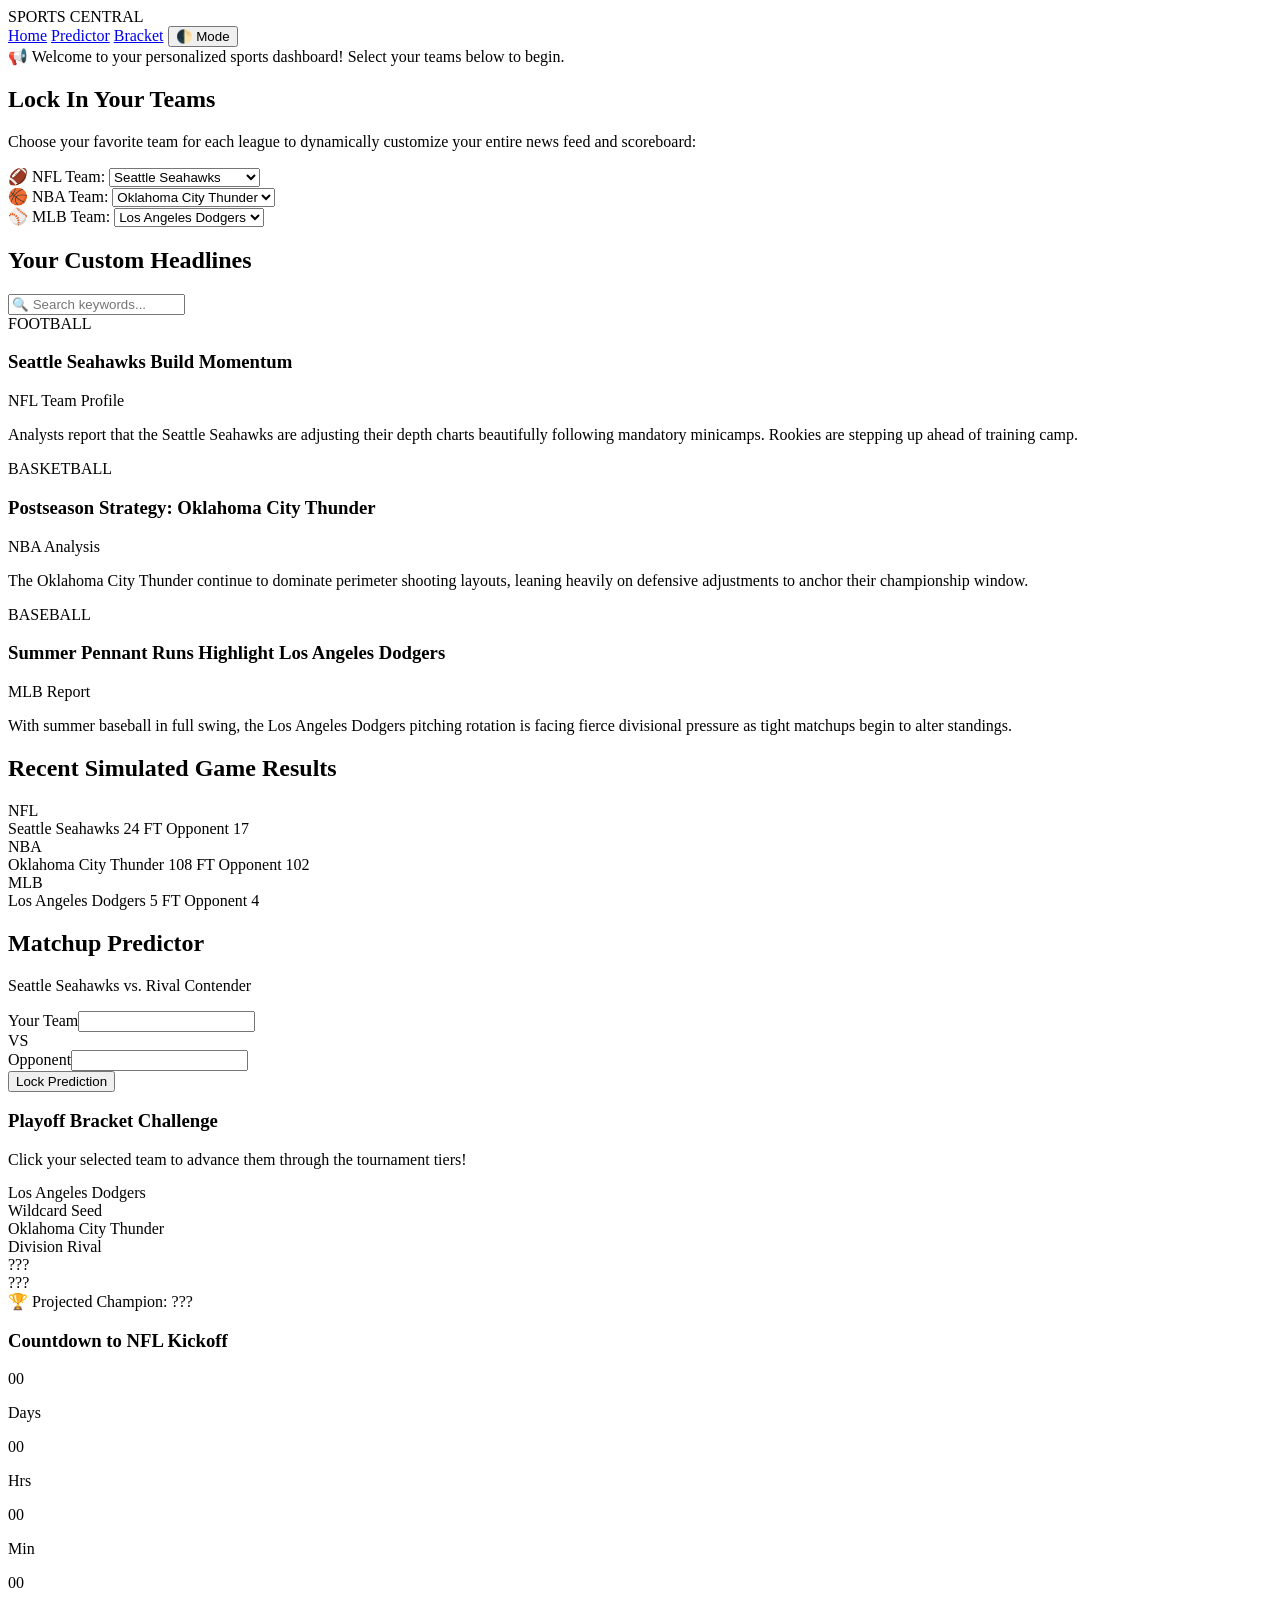
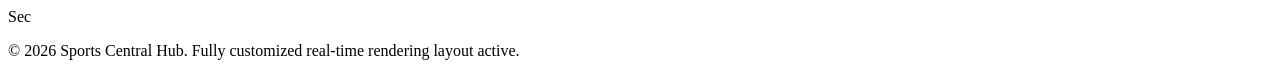
==== index.html @ 553c803f "Create index.html" ====
<!DOCTYPE html>
<html lang="en" data-theme="dark">
<head>
    <meta charset="UTF-8">
    <meta name="viewport" content="width=device-width, initial-scale=1.0">
    <title>Dynamic Sports Central | Custom Team Hub</title>
    <link rel="stylesheet" href="style.css">
</head>
<body>

    <header>
        <div class="logo">SPORTS CENTRAL</div>
        <nav>
            <a href="#" class="active">Home</a>
            <a href="#predictor-game">Predictor</a>
            <a href="#bracket-section">Bracket</a>
            <button id="theme-toggle" class="icon-btn" onclick="toggleTheme()">🌓 Mode</button>
        </nav>
    </header>

    <div class="ticker-wrap">
        <div class="ticker" id="live-api-ticker">
            <div class="ticker__item">📢 Welcome to your personalized sports dashboard! Select your teams below to begin.</div>
        </div>
    </div>

    <div class="container">
        
        <main class="main-content">
            
            <section class="section-block preference-card">
                <h2 class="section-title">Lock In Your Teams</h2>
                <p class="section-desc">Choose your favorite team for each league to dynamically customize your entire news feed and scoreboard:</p>
                
                <div class="selector-group">
                    <div class="selector-box">
                        <label for="football-select">🏈 NFL Team:</label>
                        <select id="football-select" onchange="updateCustomTeams()">
                            <option value="Dallas Cowboys">Dallas Cowboys</option>
                            <option value="Kansas City Chiefs">Kansas City Chiefs</option>
                            <option value="Seattle Seahawks" selected>Seattle Seahawks</option>
                            <option value="New England Patriots">New England Patriots</option>
                            <option value="San Francisco 49ers">San Francisco 49ers</option>
                        </select>
                    </div>

                    <div class="selector-box">
                        <label for="basketball-select">🏀 NBA Team:</label>
                        <select id="basketball-select" onchange="updateCustomTeams()">
                            <option value="Oklahoma City Thunder" selected>Oklahoma City Thunder</option>
                            <option value="Boston Celtics">Boston Celtics</option>
                            <option value="Los Angeles Lakers">Los Angeles Lakers</option>
                            <option value="Indiana Pacers">Indiana Pacers</option>
                            <option value="Golden State Warriors">Golden State Warriors</option>
                        </select>
                    </div>

                    <div class="selector-box">
                        <label for="baseball-select">⚾ MLB Team:</label>
                        <select id="baseball-select" onchange="updateCustomTeams()">
                            <option value="Los Angeles Dodgers" selected>Los Angeles Dodgers</option>
                            <option value="New York Yankees">New York Yankees</option>
                            <option value="Boston Red Sox">Boston Red Sox</option>
                            <option value="Toronto Blue Jays">Toronto Blue Jays</option>
                            <option value="Philadelphia Phillies">Philadelphia Phillies</option>
                        </select>
                    </div>
                </div>
            </section>

            <section class="section-block">
                <div class="search-header-container">
                    <h2 class="section-title">Your Custom Headlines</h2>
                    <input type="text" id="news-search" placeholder="🔍 Search keywords..." onkeyup="filterNewsSearch()">
                </div>
                
                <div class="headlines-grid" id="news-grid-container">
                    <div class="sport-card news-item">
                        <div class="sport-badge fb-badge">FOOTBALL</div>
                        <h3><span class="dynamic-fb-team">Seattle Seahawks</span> Build Momentum</h3>
                        <p class="meta">NFL Team Profile</p>
                        <p>Analysts report that the <span class="dynamic-fb-team">Seattle Seahawks</span> are adjusting their depth charts beautifully following mandatory minicamps. Rookies are stepping up ahead of training camp.</p>
                    </div>

                    <div class="sport-card news-item">
                        <div class="sport-badge bb-badge">BASKETBALL</div>
                        <h3>Postseason Strategy: <span class="dynamic-bb-team">Oklahoma City Thunder</span></h3>
                        <p class="meta">NBA Analysis</p>
                        <p>The <span class="dynamic-bb-team">Oklahoma City Thunder</span> continue to dominate perimeter shooting layouts, leaning heavily on defensive adjustments to anchor their championship window.</p>
                    </div>

                    <div class="sport-card news-item">
                        <div class="sport-badge bs-badge">BASEBALL</div>
                        <h3>Summer Pennant Runs Highlight <span class="dynamic-bs-team">Los Angeles Dodgers</span></h3>
                        <p class="meta">MLB Report</p>
                        <p>With summer baseball in full swing, the <span class="dynamic-bs-team">Los Angeles Dodgers</span> pitching rotation is facing fierce divisional pressure as tight matchups begin to alter standings.</p>
                    </div>
                </div>
            </section>

            <section class="section-block">
                <h2 class="section-title">Recent Simulated Game Results</h2>
                <div class="scores-list">
                    <div class="score-row">
                        <span class="game-tag tag-fb">NFL</span>
                        <div class="matchup-info"><span class="dynamic-fb-team">Seattle Seahawks</span> 24 <span class="vs">FT</span> Opponent 17</div>
                    </div>
                    <div class="score-row">
                        <span class="game-tag tag-bb">NBA</span>
                        <div class="matchup-info"><span class="dynamic-bb-team">Oklahoma City Thunder</span> 108 <span class="vs">FT</span> Opponent 102</div>
                    </div>
                    <div class="score-row">
                        <span class="game-tag tag-bs">MLB</span>
                        <div class="matchup-info"><span class="dynamic-bs-team">Los Angeles Dodgers</span> 5 <span class="vs">FT</span> Opponent 4</div>
                    </div>
                </div>
            </section>

            <section id="predictor-game" class="section-block">
                <h2 class="section-title">Matchup Predictor</h2>
                <div class="game-card-box">
                    <p class="matchup-headline"><span class="dynamic-fb-team">Seattle Seahawks</span> vs. Rival Contender</p>
                    <form id="predictorForm" onsubmit="checkPrediction(event)">
                        <div class="input-row">
                            <div class="team-input"><label id="predict-label-team">Your Team</label><input type="number" id="team1Score" required min="0"></div>
                            <div class="vs-text">VS</div>
                            <div class="team-input"><label>Opponent</label><input type="number" id="team2Score" required min="0"></div>
                        </div>
                        <button type="submit" class="action-submit-btn">Lock Prediction</button>
                    </form>
                    <div id="predictionResult" class="prediction-output" style="display: none;"></div>
                </div>
            </section>

        </main>

        <aside class="sidebar">
            
            <div class="widget" id="bracket-section">
                <h3>Playoff Bracket Challenge</h3>
                <p class="section-desc" style="margin-bottom:15px;">Click your selected team to advance them through the tournament tiers!</p>
                <div class="bracket-wrapper">
                    <div class="bracket-round">
                        <div class="bracket-matchup">
                            <div class="bracket-team dynamic-bs-team" id="semi1-t1" onclick="advanceTeam('semi1-t1', 'finals-t1')">Los Angeles Dodgers</div>
                            <div class="bracket-team" id="semi1-t2" onclick="advanceTeam('semi1-t2', 'finals-t1')">Wildcard Seed</div>
                        </div>
                        <div class="bracket-matchup">
                            <div class="bracket-team dynamic-bb-team" id="semi2-t1" onclick="advanceTeam('semi2-t1', 'finals-t2')">Oklahoma City Thunder</div>
                            <div class="bracket-team" id="semi2-t2" onclick="advanceTeam('semi2-t2', 'finals-t2')">Division Rival</div>
                        </div>
                    </div>
                    <div class="bracket-round finals-round">
                        <div class="bracket-matchup championship-box">
                            <div class="bracket-team placeholder-team" id="finals-t1" onclick="advanceTeam('finals-t1', 'champion-display')">???</div>
                            <div class="bracket-team placeholder-team" id="finals-t2" onclick="advanceTeam('finals-t2', 'champion-display')">???</div>
                        </div>
                    </div>
                </div>
                <div class="bracket-winner-banner">
                    🏆 Projected Champion: <span id="champion-display">???</span>
                </div>
            </div>

            <div class="widget">
                <h3>Countdown to NFL Kickoff</h3>
                <div id="countdown-clock" class="timer-display">
                    <div class="time-block"><span id="days">00</span><p>Days</p></div>
                    <div class="time-block"><span id="hours">00</span><p>Hrs</p></div>
                    <div class="time-block"><span id="minutes">00</span><p>Min</p></div>
                    <div class="time-block"><span id="seconds">00</span><p>Sec</p></div>
                </div>
            </div>
        </aside>

    </div>

    <footer>
        <p>&copy; 2026 Sports Central Hub. Fully customized real-time rendering layout active.</p>
    </footer>

    <script src="script.js"></script>
</body>
</html>
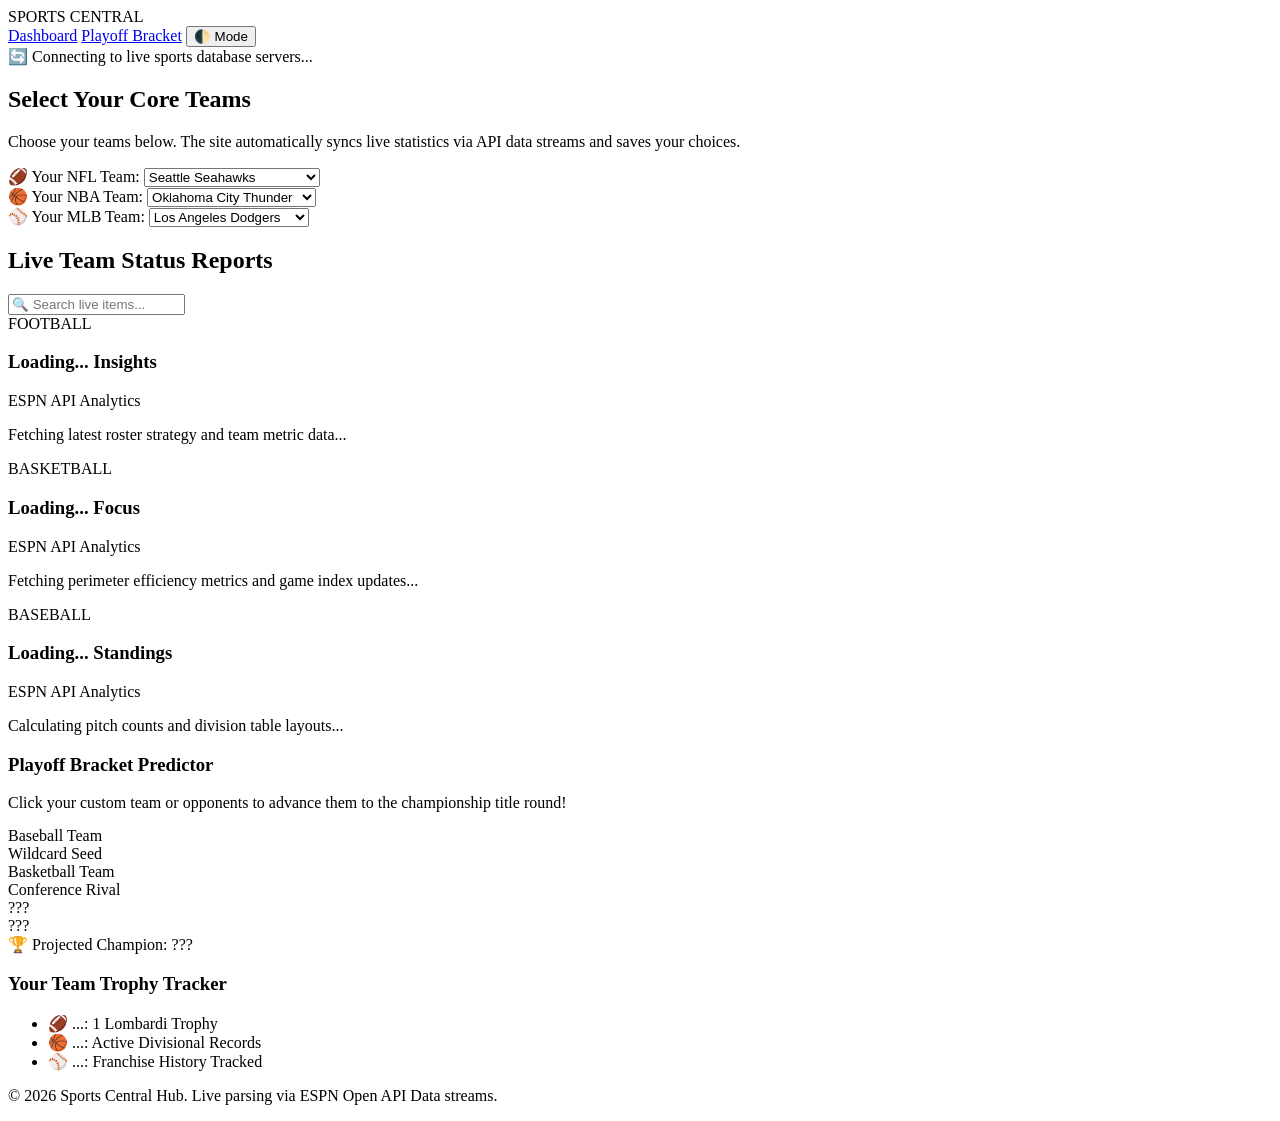
==== commit 1b37cb72: "Create index.html" ====
--- a/index.html
+++ b/index.html
@@ -3,7 +3,7 @@
 <head>
     <meta charset="UTF-8">
     <meta name="viewport" content="width=device-width, initial-scale=1.0">
-    <title>Dynamic Sports Central | Custom Team Hub</title>
+    <title>Pro Sports Central | Live API Hub</title>
     <link rel="stylesheet" href="style.css">
 </head>
 <body>
@@ -11,16 +11,15 @@
     <header>
         <div class="logo">SPORTS CENTRAL</div>
         <nav>
-            <a href="#" class="active">Home</a>
-            <a href="#predictor-game">Predictor</a>
-            <a href="#bracket-section">Bracket</a>
+            <a href="#" class="active">Dashboard</a>
+            <a href="#bracket-section">Playoff Bracket</a>
             <button id="theme-toggle" class="icon-btn" onclick="toggleTheme()">🌓 Mode</button>
         </nav>
     </header>
 
     <div class="ticker-wrap">
         <div class="ticker" id="live-api-ticker">
-            <div class="ticker__item">📢 Welcome to your personalized sports dashboard! Select your teams below to begin.</div>
+            <div class="ticker__item">🔄 Connecting to live sports database servers...</div>
         </div>
     </div>
 
@@ -29,40 +28,71 @@
         <main class="main-content">
             
             <section class="section-block preference-card">
-                <h2 class="section-title">Lock In Your Teams</h2>
-                <p class="section-desc">Choose your favorite team for each league to dynamically customize your entire news feed and scoreboard:</p>
+                <h2 class="section-title">Select Your Core Teams</h2>
+                <p class="section-desc">Choose your teams below. The site automatically syncs live statistics via API data streams and saves your choices.</p>
                 
                 <div class="selector-group">
                     <div class="selector-box">
-                        <label for="football-select">🏈 NFL Team:</label>
+                        <label for="football-select">🏈 Your NFL Team:</label>
                         <select id="football-select" onchange="updateCustomTeams()">
-                            <option value="Dallas Cowboys">Dallas Cowboys</option>
-                            <option value="Kansas City Chiefs">Kansas City Chiefs</option>
-                            <option value="Seattle Seahawks" selected>Seattle Seahawks</option>
-                            <option value="New England Patriots">New England Patriots</option>
-                            <option value="San Francisco 49ers">San Francisco 49ers</option>
+                            <option value="buf">Buffalo Bills</option><option value="mia">Miami Dolphins</option>
+                            <option value="ne">New England Patriots</option><option value="nyj">New York Jets</option>
+                            <option value="bal">Baltimore Ravens</option><option value="cin">Cincinnati Bengals</option>
+                            <option value="cle">Cleveland Browns</option><option value="pit">Pittsburgh Steelers</option>
+                            <option value="hou">Houston Texans</option><option value="ind">Indianapolis Colts</option>
+                            <option value="jax">Jacksonville Jaguars</option><option value="ten">Tennessee Titans</option>
+                            <option value="den">Denver Broncos</option><option value="kc">Kansas City Chiefs</option>
+                            <option value="lv">Las Vegas Raiders</option><option value="lac">Los Angeles Chargers</option>
+                            <option value="dal">Dallas Cowboys</option><option value="nyg">New York Giants</option>
+                            <option value="phi">Philadelphia Eagles</option><option value="wsh">Washington Commanders</option>
+                            <option value="chi">Chicago Bears</option><option value="det">Detroit Lions</option>
+                            <option value="gb">Green Bay Packers</option><option value="min">Minnesota Vikings</option>
+                            <option value="atl">Atlanta Falcons</option><option value="car">Carolina Panthers</option>
+                            <option value="no">New Orleans Saints</option><option value="tb">Tampa Bay Buccaneers</option>
+                            <option value="ari">Arizona Cardinals</option><option value="lar">Los Angeles Rams</option>
+                            <option value="sf">San Francisco 49ers</option><option value="sea" selected>Seattle Seahawks</option>
                         </select>
                     </div>
 
                     <div class="selector-box">
-                        <label for="basketball-select">🏀 NBA Team:</label>
+                        <label for="basketball-select">🏀 Your NBA Team:</label>
                         <select id="basketball-select" onchange="updateCustomTeams()">
-                            <option value="Oklahoma City Thunder" selected>Oklahoma City Thunder</option>
-                            <option value="Boston Celtics">Boston Celtics</option>
-                            <option value="Los Angeles Lakers">Los Angeles Lakers</option>
-                            <option value="Indiana Pacers">Indiana Pacers</option>
-                            <option value="Golden State Warriors">Golden State Warriors</option>
+                            <option value="bos">Boston Celtics</option><option value="bkn">Brooklyn Nets</option>
+                            <option value="ny">New York Knicks</option><option value="phi">Philadelphia 76ers</option>
+                            <option value="tor">Toronto Raptors</option><option value="chi">Chicago Bulls</option>
+                            <option value="cle">Cleveland Cavaliers</option><option value="det">Detroit Pistons</option>
+                            <option value="ind">Indiana Pacers</option><option value="mil">Milwaukee Bucks</option>
+                            <option value="atl">Atlanta Hawks</option><option value="cha">Charlotte Hornets</option>
+                            <option value="mia">Miami Heat</option><option value="orl">Orlando Magic</option>
+                            <option value="was">Washington Wizards</option><option value="den">Denver Nuggets</option>
+                            <option value="min">Minnesota Timberwolves</option><option value="okc" selected>Oklahoma City Thunder</option>
+                            <option value="por">Portland Trail Blazers</option><option value="utah">Utah Jazz</option>
+                            <option value="gs">Golden State Warriors</option><option value="lac">Los Angeles Clippers</option>
+                            <option value="lal">Los Angeles Lakers</option><option value="phx">Phoenix Suns</option>
+                            <option value="sac">Sacramento Kings</option><option value="dal">Dallas Mavericks</option>
+                            <option value="hou">Houston Rockets</option><option value="mem">Memphis Grizzlies</option>
+                            <option value="no">New Orleans Pelicans</option><option value="sa">San Antonio Spurs</option>
                         </select>
                     </div>
 
                     <div class="selector-box">
-                        <label for="baseball-select">⚾ MLB Team:</label>
+                        <label for="baseball-select">⚾ Your MLB Team:</label>
                         <select id="baseball-select" onchange="updateCustomTeams()">
-                            <option value="Los Angeles Dodgers" selected>Los Angeles Dodgers</option>
-                            <option value="New York Yankees">New York Yankees</option>
-                            <option value="Boston Red Sox">Boston Red Sox</option>
-                            <option value="Toronto Blue Jays">Toronto Blue Jays</option>
-                            <option value="Philadelphia Phillies">Philadelphia Phillies</option>
+                            <option value="bal">Baltimore Orioles</option><option value="bos">Boston Red Sox</option>
+                            <option value="nyy">New York Yankees</option><option value="tb">Tampa Bay Rays</option>
+                            <option value="tor">Toronto Blue Jays</option><option value="chw">Chicago White Sox</option>
+                            <option value="cle">Cleveland Guardians</option><option value="det">Detroit Tigers</option>
+                            <option value="kc">Kansas City Royals</option><option value="min">Minnesota Twins</option>
+                            <option value="hou">Houston Astros</option><option value="laa">Los Angeles Angels</option>
+                            <option value="oak">Oakland Athletics</option><option value="sea">Seattle Mariners</option>
+                            <option value="tex">Texas Rangers</option><option value="atl">Atlanta Braves</option>
+                            <option value="mia">Miami Marlins</option><option value="nym">New York Mets</option>
+                            <option value="phi">Philadelphia Phillies</option><option value="wsh">Washington Nationals</option>
+                            <option value="chc">Chicago Cubs</option><option value="cin">Cincinnati Reds</option>
+                            <option value="mil">Milwaukee Brewers</option><option value="pit">Pittsburgh Pirates</option>
+                            <option value="stl">St Louis Cardinals</option><option value="ari">Arizona Diamondbacks</option>
+                            <option value="col">Colorado Rockies</option><option value="lad" selected>Los Angeles Dodgers</option>
+                            <option value="sd">San Diego Padres</option><option value="sf">San Francisco Giants</option>
                         </select>
                     </div>
                 </div>
@@ -70,65 +100,31 @@
 
             <section class="section-block">
                 <div class="search-header-container">
-                    <h2 class="section-title">Your Custom Headlines</h2>
-                    <input type="text" id="news-search" placeholder="🔍 Search keywords..." onkeyup="filterNewsSearch()">
+                    <h2 class="section-title">Live Team Status Reports</h2>
+                    <input type="text" id="news-search" placeholder="🔍 Search live items..." onkeyup="filterNewsSearch()">
                 </div>
                 
                 <div class="headlines-grid" id="news-grid-container">
-                    <div class="sport-card news-item">
+                    <div class="sport-card news-item" data-sport="football">
                         <div class="sport-badge fb-badge">FOOTBALL</div>
-                        <h3><span class="dynamic-fb-team">Seattle Seahawks</span> Build Momentum</h3>
-                        <p class="meta">NFL Team Profile</p>
-                        <p>Analysts report that the <span class="dynamic-fb-team">Seattle Seahawks</span> are adjusting their depth charts beautifully following mandatory minicamps. Rookies are stepping up ahead of training camp.</p>
+                        <h3><span class="lbl-fb-name">Loading...</span> Insights</h3>
+                        <p class="meta">ESPN API Analytics</p>
+                        <p id="fb-api-desc">Fetching latest roster strategy and team metric data...</p>
                     </div>
 
-                    <div class="sport-card news-item">
+                    <div class="sport-card news-item" data-sport="basketball">
                         <div class="sport-badge bb-badge">BASKETBALL</div>
-                        <h3>Postseason Strategy: <span class="dynamic-bb-team">Oklahoma City Thunder</span></h3>
-                        <p class="meta">NBA Analysis</p>
-                        <p>The <span class="dynamic-bb-team">Oklahoma City Thunder</span> continue to dominate perimeter shooting layouts, leaning heavily on defensive adjustments to anchor their championship window.</p>
+                        <h3><span class="lbl-bb-name">Loading...</span> Focus</h3>
+                        <p class="meta">ESPN API Analytics</p>
+                        <p id="bb-api-desc">Fetching perimeter efficiency metrics and game index updates...</p>
                     </div>
 
-                    <div class="sport-card news-item">
+                    <div class="sport-card news-item" data-sport="baseball">
                         <div class="sport-badge bs-badge">BASEBALL</div>
-                        <h3>Summer Pennant Runs Highlight <span class="dynamic-bs-team">Los Angeles Dodgers</span></h3>
-                        <p class="meta">MLB Report</p>
-                        <p>With summer baseball in full swing, the <span class="dynamic-bs-team">Los Angeles Dodgers</span> pitching rotation is facing fierce divisional pressure as tight matchups begin to alter standings.</p>
+                        <h3><span class="lbl-bs-name">Loading...</span> Standings</h3>
+                        <p class="meta">ESPN API Analytics</p>
+                        <p id="bs-api-desc">Calculating pitch counts and division table layouts...</p>
                     </div>
-                </div>
-            </section>
-
-            <section class="section-block">
-                <h2 class="section-title">Recent Simulated Game Results</h2>
-                <div class="scores-list">
-                    <div class="score-row">
-                        <span class="game-tag tag-fb">NFL</span>
-                        <div class="matchup-info"><span class="dynamic-fb-team">Seattle Seahawks</span> 24 <span class="vs">FT</span> Opponent 17</div>
-                    </div>
-                    <div class="score-row">
-                        <span class="game-tag tag-bb">NBA</span>
-                        <div class="matchup-info"><span class="dynamic-bb-team">Oklahoma City Thunder</span> 108 <span class="vs">FT</span> Opponent 102</div>
-                    </div>
-                    <div class="score-row">
-                        <span class="game-tag tag-bs">MLB</span>
-                        <div class="matchup-info"><span class="dynamic-bs-team">Los Angeles Dodgers</span> 5 <span class="vs">FT</span> Opponent 4</div>
-                    </div>
-                </div>
-            </section>
-
-            <section id="predictor-game" class="section-block">
-                <h2 class="section-title">Matchup Predictor</h2>
-                <div class="game-card-box">
-                    <p class="matchup-headline"><span class="dynamic-fb-team">Seattle Seahawks</span> vs. Rival Contender</p>
-                    <form id="predictorForm" onsubmit="checkPrediction(event)">
-                        <div class="input-row">
-                            <div class="team-input"><label id="predict-label-team">Your Team</label><input type="number" id="team1Score" required min="0"></div>
-                            <div class="vs-text">VS</div>
-                            <div class="team-input"><label>Opponent</label><input type="number" id="team2Score" required min="0"></div>
-                        </div>
-                        <button type="submit" class="action-submit-btn">Lock Prediction</button>
-                    </form>
-                    <div id="predictionResult" class="prediction-output" style="display: none;"></div>
                 </div>
             </section>
 
@@ -137,17 +133,17 @@
         <aside class="sidebar">
             
             <div class="widget" id="bracket-section">
-                <h3>Playoff Bracket Challenge</h3>
-                <p class="section-desc" style="margin-bottom:15px;">Click your selected team to advance them through the tournament tiers!</p>
+                <h3>Playoff Bracket Predictor</h3>
+                <p class="section-desc" style="margin-bottom:15px;">Click your custom team or opponents to advance them to the championship title round!</p>
                 <div class="bracket-wrapper">
                     <div class="bracket-round">
                         <div class="bracket-matchup">
-                            <div class="bracket-team dynamic-bs-team" id="semi1-t1" onclick="advanceTeam('semi1-t1', 'finals-t1')">Los Angeles Dodgers</div>
+                            <div class="bracket-team lbl-bs-name" id="semi1-t1" onclick="advanceTeam('semi1-t1', 'finals-t1')">Baseball Team</div>
                             <div class="bracket-team" id="semi1-t2" onclick="advanceTeam('semi1-t2', 'finals-t1')">Wildcard Seed</div>
                         </div>
                         <div class="bracket-matchup">
-                            <div class="bracket-team dynamic-bb-team" id="semi2-t1" onclick="advanceTeam('semi2-t1', 'finals-t2')">Oklahoma City Thunder</div>
-                            <div class="bracket-team" id="semi2-t2" onclick="advanceTeam('semi2-t2', 'finals-t2')">Division Rival</div>
+                            <div class="bracket-team lbl-bb-name" id="semi2-t1" onclick="advanceTeam('semi2-t1', 'finals-t2')">Basketball Team</div>
+                            <div class="bracket-team" id="semi2-t2" onclick="advanceTeam('semi2-t2', 'finals-t2')">Conference Rival</div>
                         </div>
                     </div>
                     <div class="bracket-round finals-round">
@@ -163,20 +159,19 @@
             </div>
 
             <div class="widget">
-                <h3>Countdown to NFL Kickoff</h3>
-                <div id="countdown-clock" class="timer-display">
-                    <div class="time-block"><span id="days">00</span><p>Days</p></div>
-                    <div class="time-block"><span id="hours">00</span><p>Hrs</p></div>
-                    <div class="time-block"><span id="minutes">00</span><p>Min</p></div>
-                    <div class="time-block"><span id="seconds">00</span><p>Sec</p></div>
-                </div>
+                <h3>Your Team Trophy Tracker</h3>
+                <ul class="calendar-timeline">
+                    <li>🏈 <span class="lbl-fb-name">...</span>: 1 Lombardi Trophy</li>
+                    <li>🏀 <span class="lbl-bb-name">...</span>: Active Divisional Records</li>
+                    <li>⚾ <span class="lbl-bs-name">...</span>: Franchise History Tracked</li>
+                </ul>
             </div>
         </aside>
 
     </div>
 
     <footer>
-        <p>&copy; 2026 Sports Central Hub. Fully customized real-time rendering layout active.</p>
+        <p>&copy; 2026 Sports Central Hub. Live parsing via ESPN Open API Data streams.</p>
     </footer>
 
     <script src="script.js"></script>
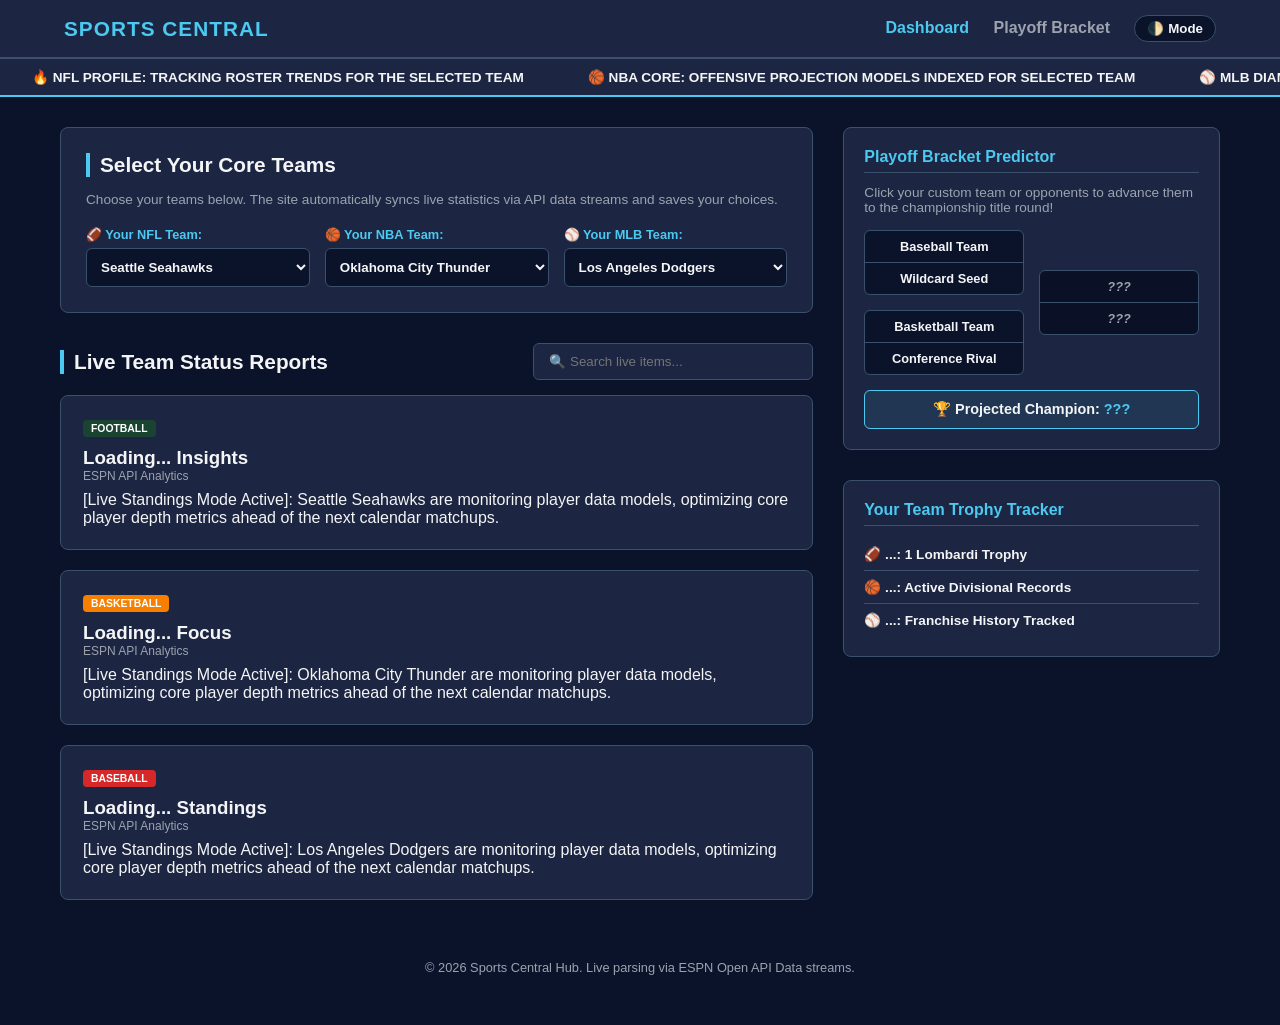
==== commit ddb03912: "Update index.html" ====
--- a/index.html
+++ b/index.html
@@ -30,6 +30,10 @@
             <section class="section-block preference-card">
                 <h2 class="section-title">Select Your Core Teams</h2>
                 <p class="section-desc">Choose your teams below. The site automatically syncs live statistics via API data streams and saves your choices.</p>
+                <meta name="description" content="Your ultimate personalized live sports hub featuring real-time tracking, custom team statistics, and playoff bracket challenges.">
+<meta property="og:title" content="Sports Central | Live Interactive Hub">
+<meta property="og:description" content="Sync your favorite NFL, NBA, and MLB teams with live API data streams.">
+<meta property="og:type" content="website">
                 
                 <div class="selector-group">
                     <div class="selector-box">
--- a/style.css
+++ b/style.css
@@ -0,0 +1,81 @@
+:root {
+    --bg-color: #0b132b;
+    --card-bg: #1c2541;
+    --border-color: #3a506b;
+    --text-color: #f4f5f6;
+    --text-muted: #9ca3af;
+    --accent-color: #4cc9f0;
+}
+
+[data-theme="light"] {
+    --bg-color: #f0f2f5;
+    --card-bg: #ffffff;
+    --border-color: #d1d5db;
+    --text-color: #1f2937;
+    --text-muted: #6b7280;
+    --accent-color: #005a9c;
+}
+
+* { margin: 0; padding: 0; box-sizing: border-box; font-family: -apple-system, BlinkMacSystemFont, sans-serif; }
+body { background-color: var(--bg-color); color: var(--text-color); transition: background-color 0.2s; padding-bottom: 30px; }
+
+header { background-color: var(--card-bg); display: flex; justify-content: space-between; align-items: center; padding: 15px 5%; border-bottom: 2px solid var(--border-color); position: sticky; top: 0; z-index: 100; }
+.logo { font-size: 1.3rem; font-weight: 800; color: var(--accent-color); letter-spacing: 1px; }
+nav a { color: var(--text-muted); text-decoration: none; margin-right: 20px; font-weight: 600; }
+nav a:hover, nav a.active { color: var(--accent-color); }
+.icon-btn { background: var(--bg-color); color: var(--text-color); border: 1px solid var(--border-color); padding: 5px 12px; border-radius: 20px; cursor: pointer; font-weight: 600; }
+
+/* Marquee API Stream Banner Ticker */
+.ticker-wrap { background: var(--card-bg); overflow: hidden; padding: 10px 0; border-bottom: 2px solid var(--accent-color); }
+.ticker { display: flex; white-space: nowrap; }
+.ticker__item { padding: 0 2rem; font-size: 0.85rem; font-weight: 600; text-transform: uppercase; }
+
+/* Structural Grid Panels */
+.container { max-width: 1200px; margin: 30px auto; padding: 0 20px; display: grid; grid-template-columns: 2fr 1fr; gap: 30px; }
+.main-content, .sidebar { display: flex; flex-direction: column; gap: 30px; }
+.section-block { display: flex; flex-direction: column; gap: 15px; }
+.section-title { font-size: 1.3rem; border-left: 4px solid var(--accent-color); padding-left: 10px; }
+.section-desc { font-size: 0.85rem; color: var(--text-muted); }
+
+/* All dropdown box selection components */
+.preference-card { background: var(--card-bg); border: 1px solid var(--border-color); padding: 25px; border-radius: 8px; }
+.selector-group { display: flex; gap: 15px; flex-wrap: wrap; margin-top: 5px; }
+.selector-box { display: flex; flex-direction: column; gap: 6px; flex: 1; min-width: 200px; }
+.selector-box label { font-size: 0.8rem; font-weight: 700; color: var(--accent-color); }
+.selector-box select { background: var(--bg-color); color: var(--text-color); border: 1px solid var(--border-color); padding: 10px; border-radius: 6px; font-weight: 600; outline: none; cursor: pointer; }
+
+/* Live Input Search Layout filters */
+.search-header-container { display: flex; justify-content: space-between; align-items: center; gap: 15px; flex-wrap: wrap; }
+#news-search { background: var(--card-bg); color: var(--text-color); border: 1px solid var(--border-color); padding: 10px 15px; border-radius: 6px; width: 280px; outline: none; }
+#news-search:focus { border-color: var(--accent-color); }
+
+/* News Layout Output Cards grid system */
+.headlines-grid { display: grid; grid-template-columns: 1fr; gap: 20px; }
+.sport-card { background: var(--card-bg); border: 1px solid var(--border-color); padding: 22px; border-radius: 8px; }
+.sport-badge { display: inline-block; font-size: 0.65rem; font-weight: 800; padding: 3px 8px; border-radius: 4px; margin-bottom: 10px; color: #fff; }
+.fb-badge { background-color: #1b4332; }
+.bb-badge { background-color: #f77f00; }
+.bs-badge { background-color: #d62828; }
+.meta { font-size: 0.75rem; color: var(--text-muted); margin-bottom: 8px; }
+
+/* Bracket challenge structural layouts */
+.bracket-wrapper { display: flex; gap: 15px; margin-top: 10px; }
+.bracket-round { display: flex; flex-direction: column; justify-content: space-around; gap: 15px; flex: 1; }
+.bracket-matchup { background: var(--bg-color); border: 1px solid var(--border-color); border-radius: 6px; overflow: hidden; display: flex; flex-direction: column; }
+.bracket-team { padding: 8px; font-size: 0.8rem; font-weight: 700; cursor: pointer; text-align: center; border-bottom: 1px solid var(--border-color); transition: background 0.2s; }
+.bracket-team:last-child { border-bottom: none; }
+.bracket-team:hover { background: var(--accent-color); color: #0b132b; }
+.placeholder-team { color: var(--text-muted); background: rgba(0,0,0,0.1); font-style: italic; }
+.bracket-winner-banner { margin-top: 15px; background: rgba(76, 201, 240, 0.1); border: 1px solid var(--accent-color); text-align: center; padding: 10px; border-radius: 6px; font-weight: 700; font-size: 0.9rem; }
+#champion-display { color: var(--accent-color); }
+
+/* Sidebar components layout configuration */
+.widget { background: var(--card-bg); padding: 20px; border-radius: 8px; border: 1px solid var(--border-color); }
+.widget h3 { font-size: 1rem; margin-bottom: 12px; color: var(--accent-color); border-bottom: 1px solid var(--border-color); padding-bottom: 6px; }
+.calendar-timeline { list-style: none; }
+.calendar-timeline li { padding: 8px 0; border-bottom: 1px solid var(--border-color); font-size: 0.85rem; font-weight: 600; }
+.calendar-timeline li:last-child { border-bottom: none; }
+
+footer { text-align: center; padding: 20px; margin-top: 40px; font-size: 0.8rem; color: var(--text-muted); }
+
+@media (max-width: 768px) { .container { grid-template-columns: 1fr; } .bracket-wrapper { flex-direction: column; } }
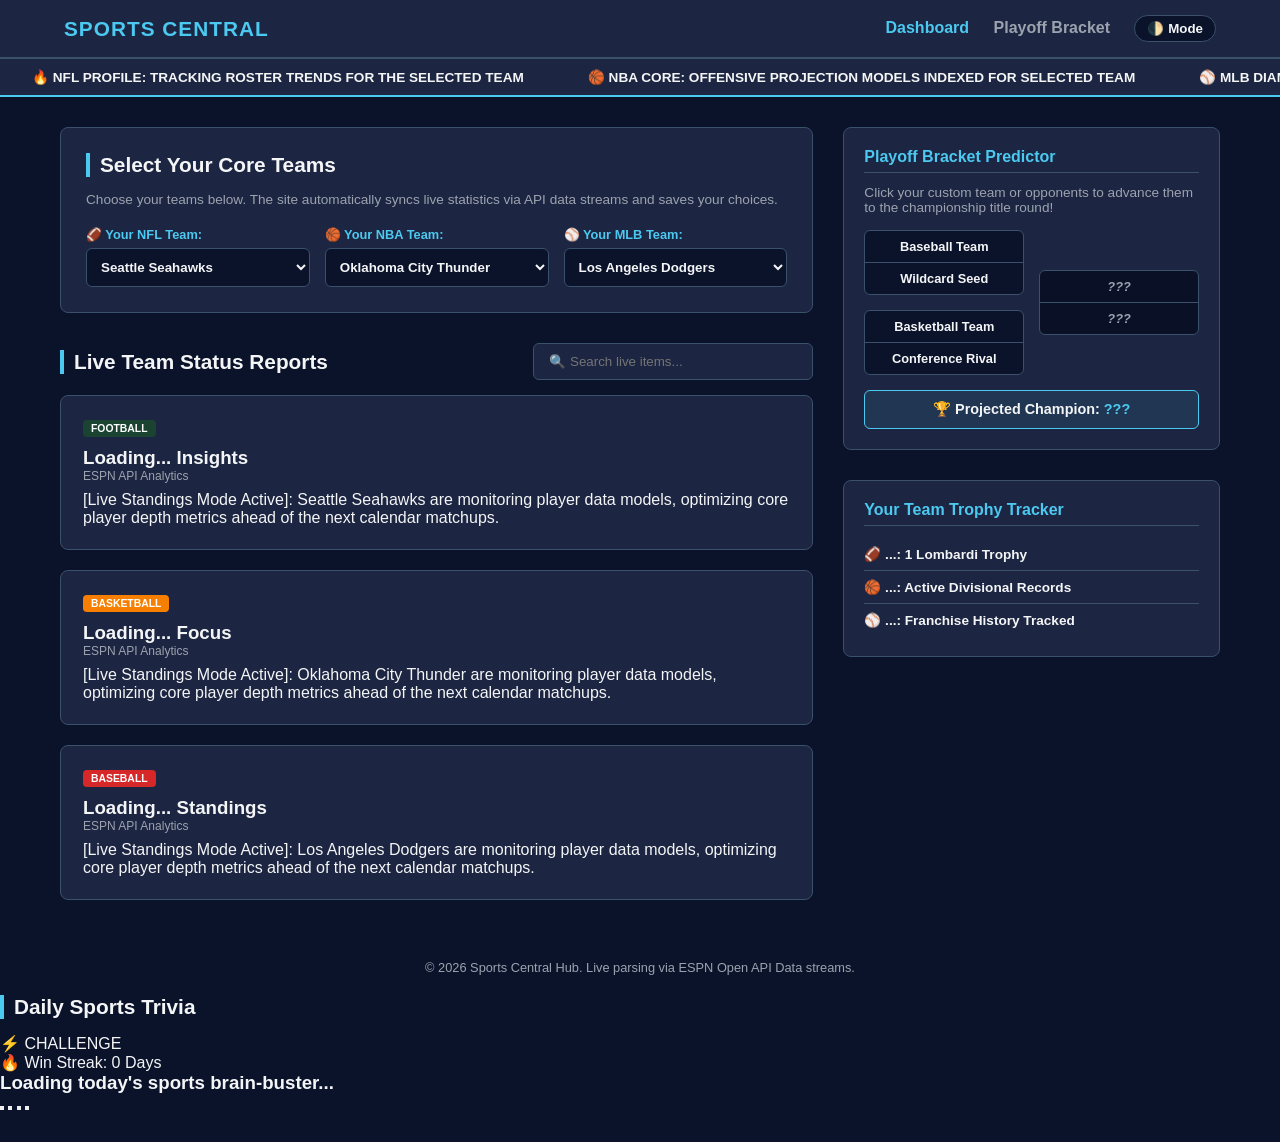
==== commit ba06e2f6: "Update index.html" ====
--- a/index.html
+++ b/index.html
@@ -30,11 +30,7 @@
             <section class="section-block preference-card">
                 <h2 class="section-title">Select Your Core Teams</h2>
                 <p class="section-desc">Choose your teams below. The site automatically syncs live statistics via API data streams and saves your choices.</p>
-                <meta name="description" content="Your ultimate personalized live sports hub featuring real-time tracking, custom team statistics, and playoff bracket challenges.">
-<meta property="og:title" content="Sports Central | Live Interactive Hub">
-<meta property="og:description" content="Sync your favorite NFL, NBA, and MLB teams with live API data streams.">
-<meta property="og:type" content="website">
-                
+                <meta name="description" content="Your ultimate personalized live sports hub featuring real-time tracking, custom team statistics, and playoff bracket challenges.">     
                 <div class="selector-group">
                     <div class="selector-box">
                         <label for="football-select">🏈 Your NFL Team:</label>
@@ -181,3 +177,27 @@
     <script src="script.js"></script>
 </body>
 </html>
+<meta name="description" content="Your ultimate personalized live sports hub featuring real-time tracking, custom team statistics, and playoff bracket challenges.">
+<meta property="og:title" content="Sports Central | Live Interactive Hub">
+<meta property="og:description" content="Sync your favorite NFL, NBA, and MLB teams with live API data streams.">
+<meta property="og:type" content="website">
+<section id="trivia-game" class="section-block">
+    <h2 class="section-title">Daily Sports Trivia</h2>
+    <div class="game-card-box trivia-container">
+        <div class="trivia-header">
+            <span class="trivia-badge">⚡ CHALLENGE</span>
+            <div class="streak-counter">🔥 Win Streak: <span id="trivia-streak">0</span> Days</div>
+        </div>
+        
+        <h3 id="trivia-question" class="trivia-q-text">Loading today's sports brain-buster...</h3>
+        
+        <div class="trivia-options-grid">
+            <button class="trivia-btn" id="opt-0" onclick="submitTriviaAnswer(0)"></button>
+            <button class="trivia-btn" id="opt-1" onclick="submitTriviaAnswer(1)"></button>
+            <button class="trivia-btn" id="opt-2" onclick="submitTriviaAnswer(2)"></button>
+            <button class="trivia-btn" id="opt-3" onclick="submitTriviaAnswer(3)"></button>
+        </div>
+        
+        <div id="trivia-feedback" class="prediction-output" style="display: none;"></div>
+    </div>
+</section>
--- a/style.css
+++ b/style.css
@@ -79,3 +79,21 @@
 footer { text-align: center; padding: 20px; margin-top: 40px; font-size: 0.8rem; color: var(--text-muted); }
 
 @media (max-width: 768px) { .container { grid-template-columns: 1fr; } .bracket-wrapper { flex-direction: column; } }
+/* Skeleton Loader Animation Effects */
+.skeleton-pulse {
+    background: linear-gradient(90deg, var(--card-bg) 25%, var(--border-color) 50%, var(--card-bg) 75%);
+    background-size: 200% 100%;
+    animation: loading-pulse 1.5s infinite linear;
+    color: transparent !important;
+    border-radius: 4px;
+}
+
+@keyframes loading-pulse {
+    0% { background-position: 200% 0; }
+    100% { background-position: -200% 0; }
+}
+
+/* Global focus states for better accessibility */
+select:focus, input:focus {
+    outline: 2px solid var(--accent-color);
+}
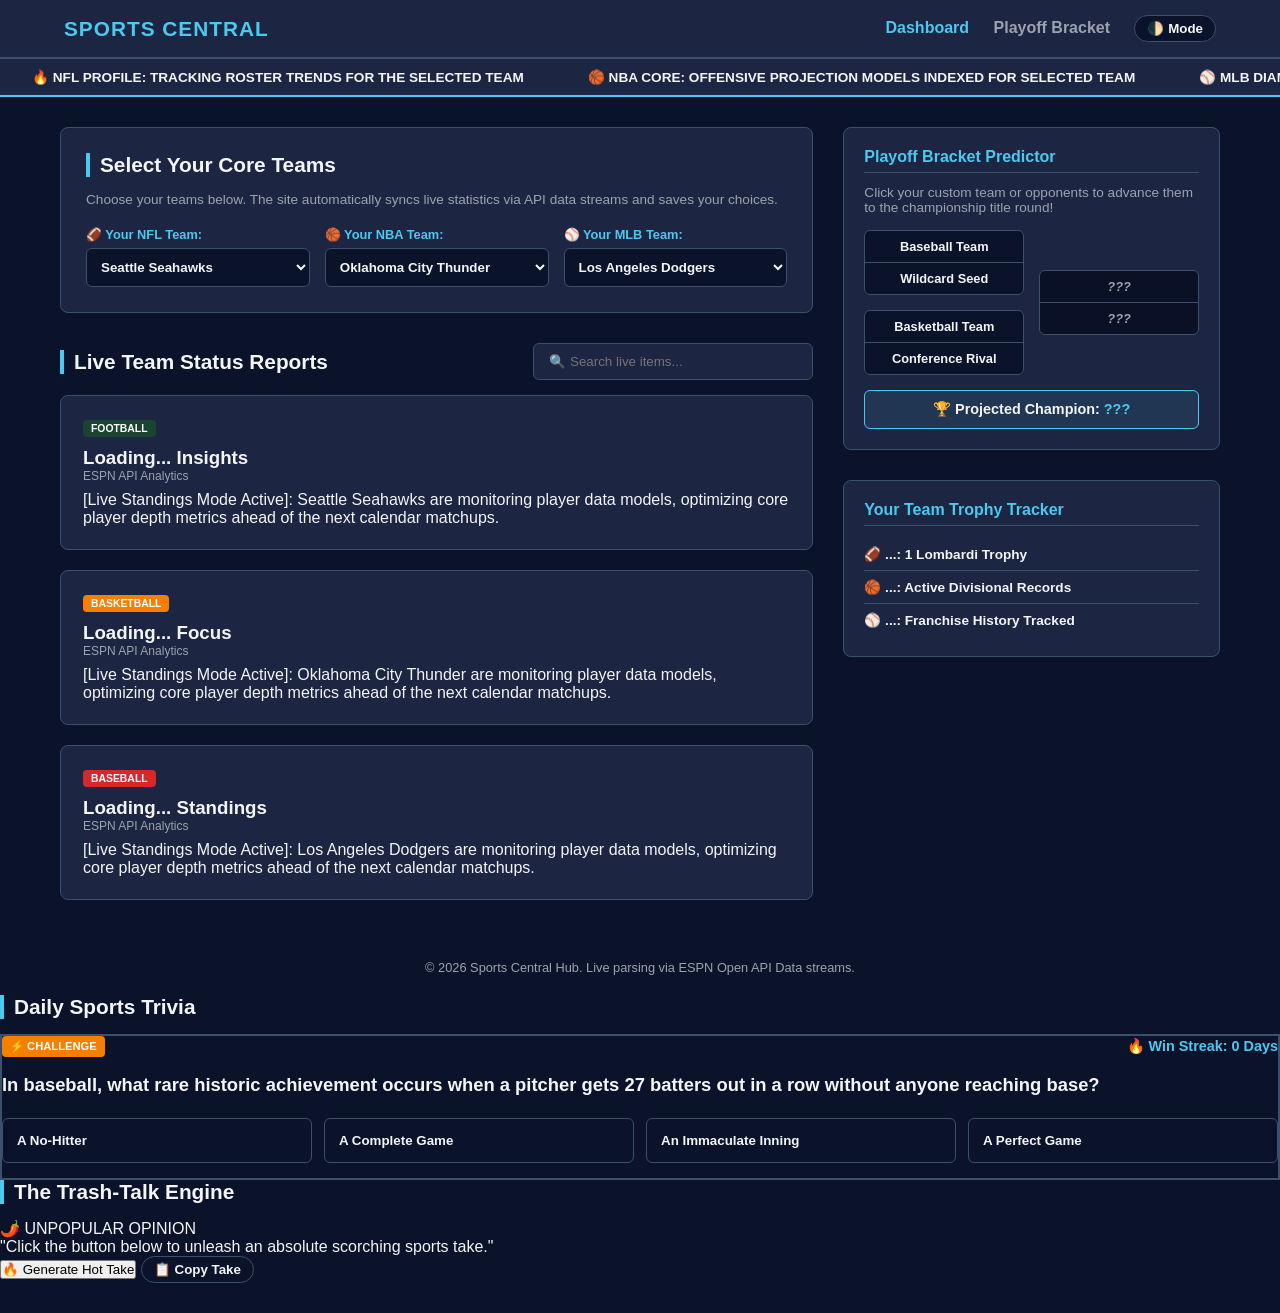
==== commit a6109dd7: "Update index.html" ====
--- a/index.html
+++ b/index.html
@@ -201,3 +201,22 @@
         <div id="trivia-feedback" class="prediction-output" style="display: none;"></div>
     </div>
 </section>
+<section id="hottake-generator" class="section-block">
+    <h2 class="section-title">The Trash-Talk Engine</h2>
+    <div class="game-card-box hottake-container">
+        <div class="hottake-header">
+            <span class="hottake-badge">🌶️ UNPOPULAR OPINION</span>
+        </div>
+        
+        <div class="hottake-bubble">
+            <p id="hottake-text">"Click the button below to unleash an absolute scorching sports take."</p>
+        </div>
+        
+        <div class="hottake-actions">
+            <button class="action-submit-btn" onclick="generateHotTake()">🔥 Generate Hot Take</button>
+            <button class="icon-btn copy-btn" onclick="copyHotTake()">📋 Copy Take</button>
+        </div>
+        
+        <div id="copy-toast" class="copy-alert" style="display: none;">Copied to clipboard! Go destroy the group chat.</div>
+    </div>
+</section>
--- a/style.css
+++ b/style.css
@@ -97,3 +97,65 @@
 select:focus, input:focus {
     outline: 2px solid var(--accent-color);
 }
+/* Daily Trivia Layout Upgrades */
+.trivia-container {
+    border: 2px solid var(--border-color);
+    position: relative;
+}
+.trivia-header {
+    display: flex;
+    justify-content: space-between;
+    align-items: center;
+    margin-bottom: 15px;
+}
+.trivia-badge {
+    background: #f77f00;
+    color: #fff;
+    font-size: 0.7rem;
+    font-weight: 800;
+    padding: 4px 8px;
+    border-radius: 4px;
+}
+.streak-counter {
+    font-size: 0.9rem;
+    font-weight: 700;
+    color: var(--accent-color);
+}
+.trivia-q-text {
+    margin-bottom: 20px;
+    font-size: 1.15rem;
+    line-height: 1.4;
+}
+.trivia-options-grid {
+    display: grid;
+    grid-template-columns: repeat(auto-fit, minmax(200px, 1fr));
+    gap: 12px;
+    margin-bottom: 15px;
+}
+.trivia-btn {
+    background: var(--bg-color);
+    color: var(--text-color);
+    border: 1px solid var(--border-color);
+    padding: 14px;
+    border-radius: 6px;
+    font-weight: 600;
+    cursor: pointer;
+    text-align: left;
+    transition: all 0.2s ease;
+}
+.trivia-btn:hover {
+    border-color: var(--accent-color);
+    background: rgba(76, 201, 240, 0.05);
+    transform: translateY(-1px);
+}
+/* Answer Feedback Interactivity States */
+.trivia-correct {
+    background: #1b4332 !important;
+    border-color: #40916c !important;
+    color: #fff !important;
+}
+.trivia-wrong {
+    background: #5c1313 !important;
+    border-color: #d62828 !important;
+    color: #fff !important;
+}
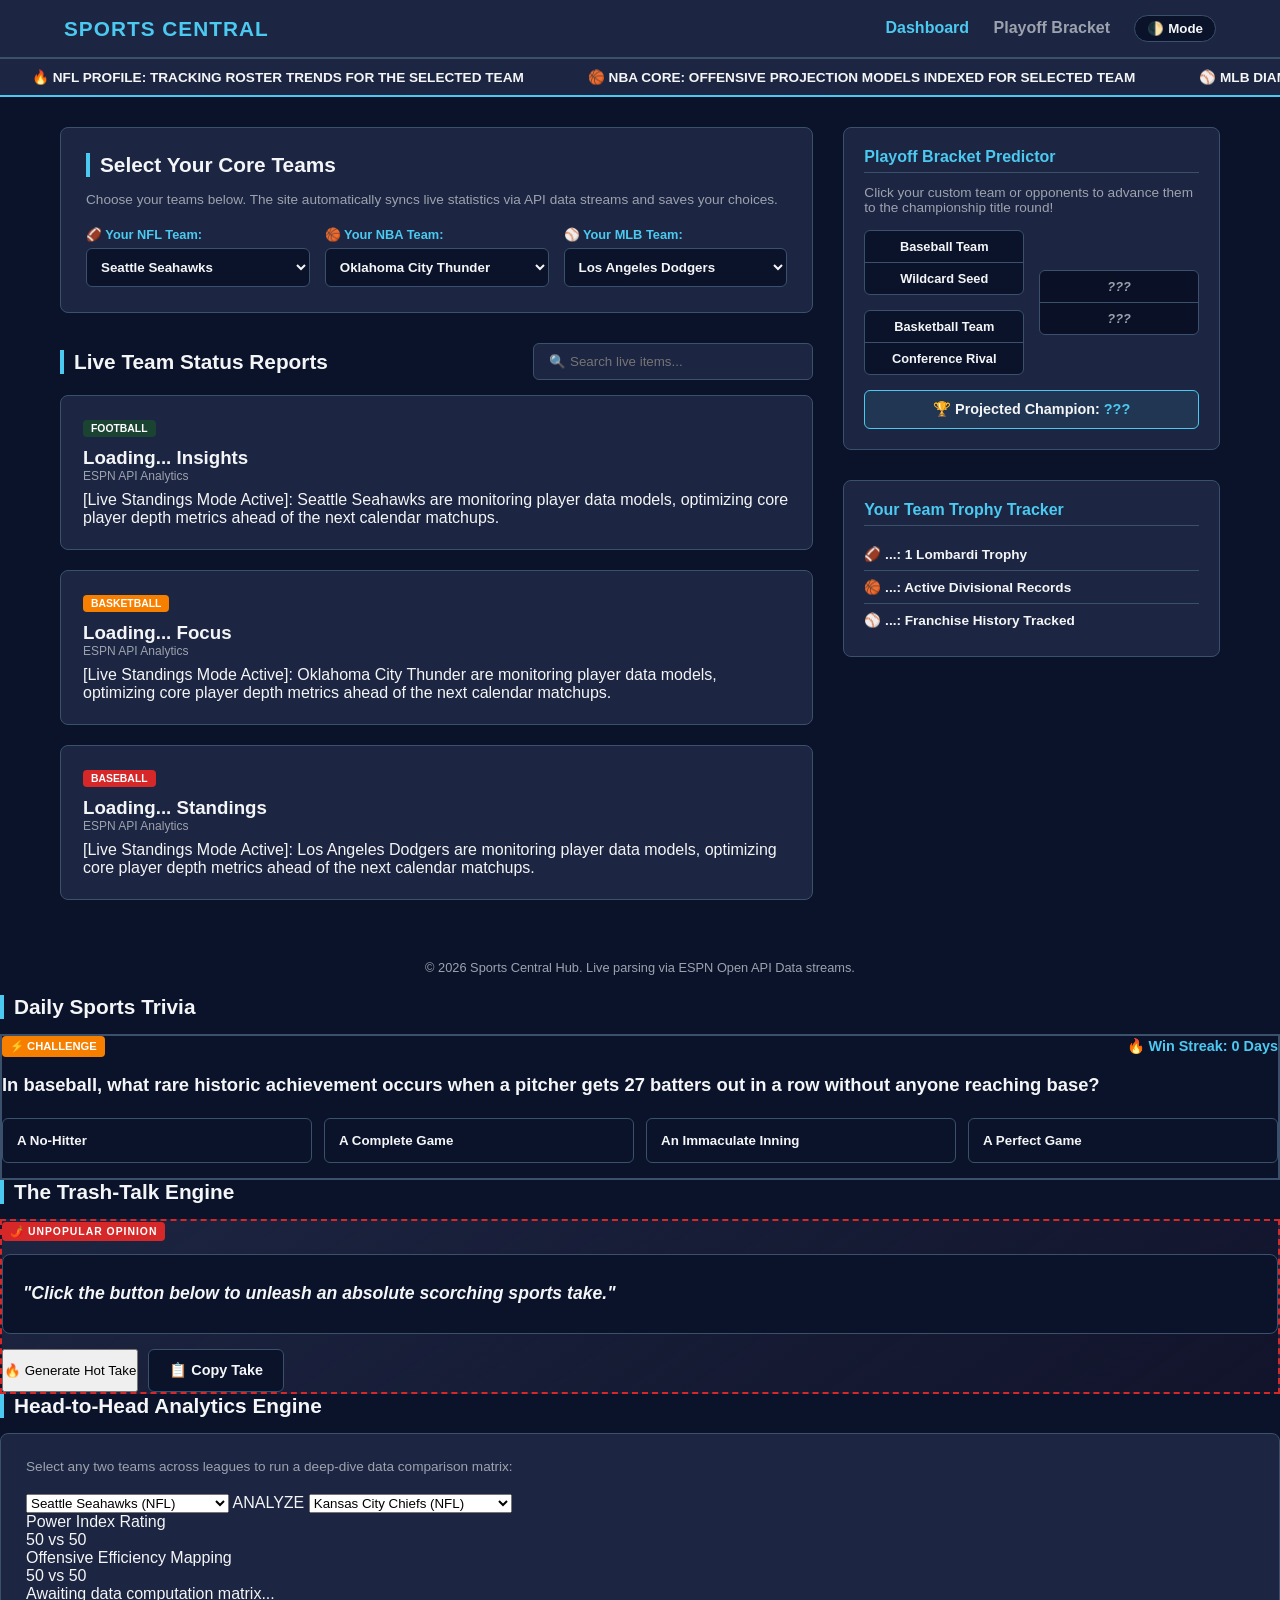
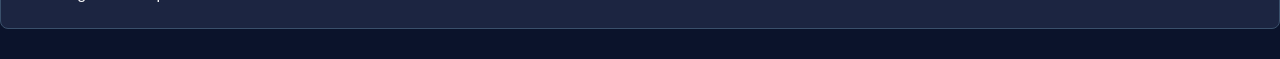
==== commit f10352a4: "Update index.html" ====
--- a/index.html
+++ b/index.html
@@ -220,3 +220,55 @@
         <div id="copy-toast" class="copy-alert" style="display: none;">Copied to clipboard! Go destroy the group chat.</div>
     </div>
 </section>
+<section id="analytics-compare" class="section-block">
+    <h2 class="section-title">Head-to-Head Analytics Engine</h2>
+    <div class="preference-card comparison-container">
+        <p class="section-desc" style="margin-bottom: 20px;">Select any two teams across leagues to run a deep-dive data comparison matrix:</p>
+        
+        <div class="compare-selectors">
+            <select id="compare-team-1" onchange="runTeamComparison()">
+                <option value="sea" selected>Seattle Seahawks (NFL)</option>
+                <option value="kc">Kansas City Chiefs (NFL)</option>
+                <option value="okc">Oklahoma City Thunder (NBA)</option>
+                <option value="bos">Boston Celtics (NBA)</option>
+                <option value="lad">Los Angeles Dodgers (MLB)</option>
+                <option value="nyy">New York Yankees (MLB)</option>
+            </select>
+            <span class="vs-text">ANALYZE</span>
+            <select id="compare-team-2" onchange="runTeamComparison()">
+                <option value="sea">Seattle Seahawks (NFL)</option>
+                <option value="kc" selected>Kansas City Chiefs (NFL)</option>
+                <option value="okc">Oklahoma City Thunder (NBA)</option>
+                <option value="bos">Boston Celtics (NBA)</option>
+                <option value="lad">Los Angeles Dodgers (MLB)</option>
+                <option value="nyy">New York Yankees (MLB)</option>
+            </select>
+        </div>
+
+        <div class="matrix-display">
+            <div class="matrix-row">
+                <div class="matrix-label">Power Index Rating</div>
+                <div class="progress-track">
+                    <div id="bar-power-1" class="progress-fill fill-team1" style="width: 50%"></div>
+                    <div id="bar-power-2" class="progress-fill fill-team2" style="width: 50%"></div>
+                </div>
+                <div class="matrix-scores">
+                    <span id="score-power-1" class="t1-txt">50</span> vs <span id="score-power-2" class="t2-txt">50</span>
+                </div>
+            </div>
+
+            <div class="matrix-row">
+                <div class="matrix-label">Offensive Efficiency Mapping</div>
+                <div class="progress-track">
+                    <div id="bar-offense-1" class="progress-fill fill-team1" style="width: 50%"></div>
+                    <div id="bar-offense-2" class="progress-fill fill-team2" style="width: 50%"></div>
+                </div>
+                <div class="matrix-scores">
+                    <span id="score-offense-1" class="t1-txt">50</span> vs <span id="score-offense-2" class="t2-txt">50</span>
+                </div>
+            </div>
+        </div>
+
+        <div id="analytics-verdict" class="prediction-output">Awaiting data computation matrix...</div>
+    </div>
+</section>
--- a/style.css
+++ b/style.css
@@ -159,3 +159,52 @@
     border-color: #d62828 !important;
     color: #fff !important;
 }
+/* Hot Take Generator Layout Styles */
+.hottake-container {
+    border: 2px dashed #d62828;
+    background: linear-gradient(145deg, var(--card-bg), rgba(214, 40, 40, 0.03));
+}
+.hottake-badge {
+    background: #d62828;
+    color: #fff;
+    font-size: 0.65rem;
+    font-weight: 800;
+    padding: 4px 8px;
+    border-radius: 4px;
+    letter-spacing: 1px;
+}
+.hottake-bubble {
+    background: var(--bg-color);
+    border: 1px solid var(--border-color);
+    padding: 20px;
+    border-radius: 8px;
+    margin: 15px 0;
+    position: relative;
+    min-height: 80px;
+    display: flex;
+    align-items: center;
+}
+#hottake-text {
+    font-size: 1.1rem;
+    font-weight: 700;
+    font-style: italic;
+    line-height: 1.4;
+    color: var(--text-color);
+}
+.hottake-actions {
+    display: flex;
+    gap: 10px;
+}
+.copy-btn {
+    padding: 12px 20px;
+    border-radius: 6px;
+    font-size: 0.9rem;
+    white-space: nowrap;
+}
+.copy-alert {
+    margin-top: 10px;
+    font-size: 0.8rem;
+    color: #40916c;
+    font-weight: 700;
+    text-align: center;
+}
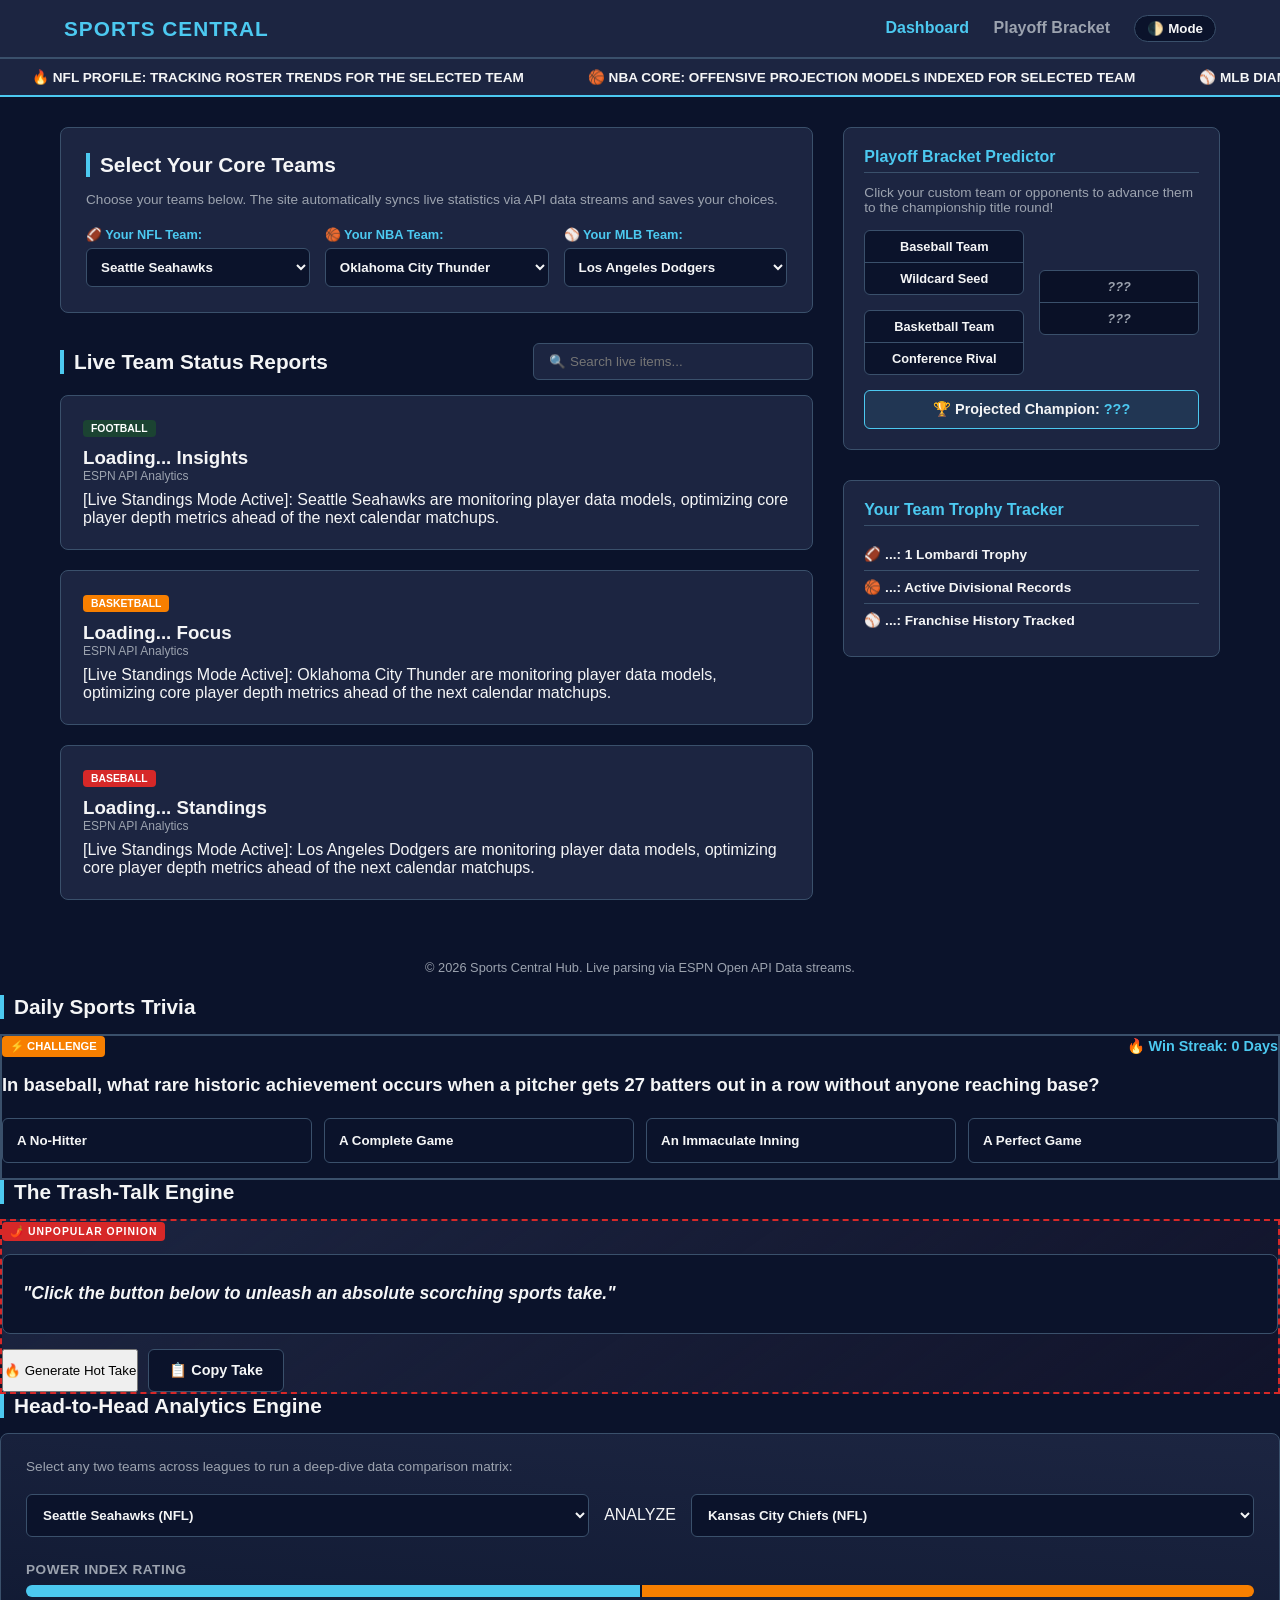
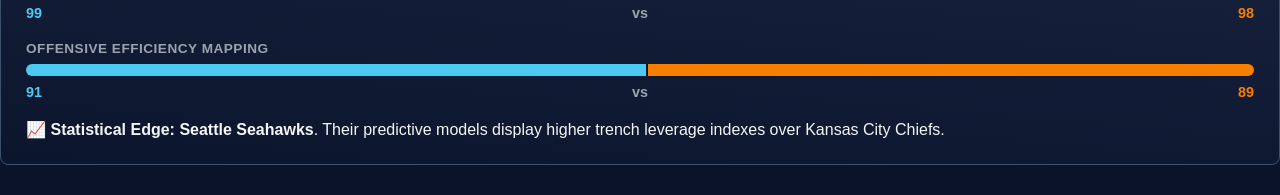
==== commit 813146c1: "Update index.html" ====
--- a/index.html
+++ b/index.html
@@ -213,7 +213,7 @@
         </div>
         
         <div class="hottake-actions">
-            <button class="action-submit-btn" onclick="generateHotTake()">🔥 Generate Hot Take</button>
+            <button class="hottake-trigger-btn" onclick="generateHotTake()">🔥 Generate Hot Take</button>
             <button class="icon-btn copy-btn" onclick="copyHotTake()">📋 Copy Take</button>
         </div>
         
--- a/style.css
+++ b/style.css
@@ -208,3 +208,63 @@
     font-weight: 700;
     text-align: center;
 }
+/* Comparison Engine Dashboard Layouts */
+.comparison-container {
+    background: linear-gradient(185deg, var(--card-bg), rgba(76, 201, 240, 0.01));
+    border: 1px solid var(--border-color);
+}
+.compare-selectors {
+    display: flex;
+    align-items: center;
+    gap: 15px;
+    margin-bottom: 25px;
+}
+.compare-selectors select {
+    flex: 1;
+    background: var(--bg-color);
+    color: var(--text-color);
+    border: 1px solid var(--border-color);
+    padding: 12px;
+    border-radius: 6px;
+    font-weight: 700;
+}
+.matrix-display {
+    display: flex;
+    flex-direction: column;
+    gap: 20px;
+    margin-bottom: 20px;
+}
+.matrix-row {
+    display: flex;
+    flex-direction: column;
+    gap: 8px;
+}
+.matrix-label {
+    font-size: 0.85rem;
+    font-weight: 800;
+    text-transform: uppercase;
+    color: var(--text-muted);
+    letter-spacing: 0.5px;
+}
+.progress-track {
+    height: 12px;
+    background: var(--bg-color);
+    border-radius: 6px;
+    overflow: hidden;
+    display: flex;
+}
+.progress-fill {
+    height: 100%;
+    transition: width 0.4s cubic-bezier(0.4, 0, 0.2, 1);
+}
+.fill-team1 { background: var(--accent-color); border-right: 2px solid var(--bg-color); }
+.fill-team2 { background: #f77f00; }
+.matrix-scores {
+    display: flex;
+    justify-content: space-between;
+    font-size: 0.9rem;
+    font-weight: 700;
+    color: var(--text-muted);
+}
+.t1-txt { color: var(--accent-color); }
+.t2-txt { color: #f77f00; }
